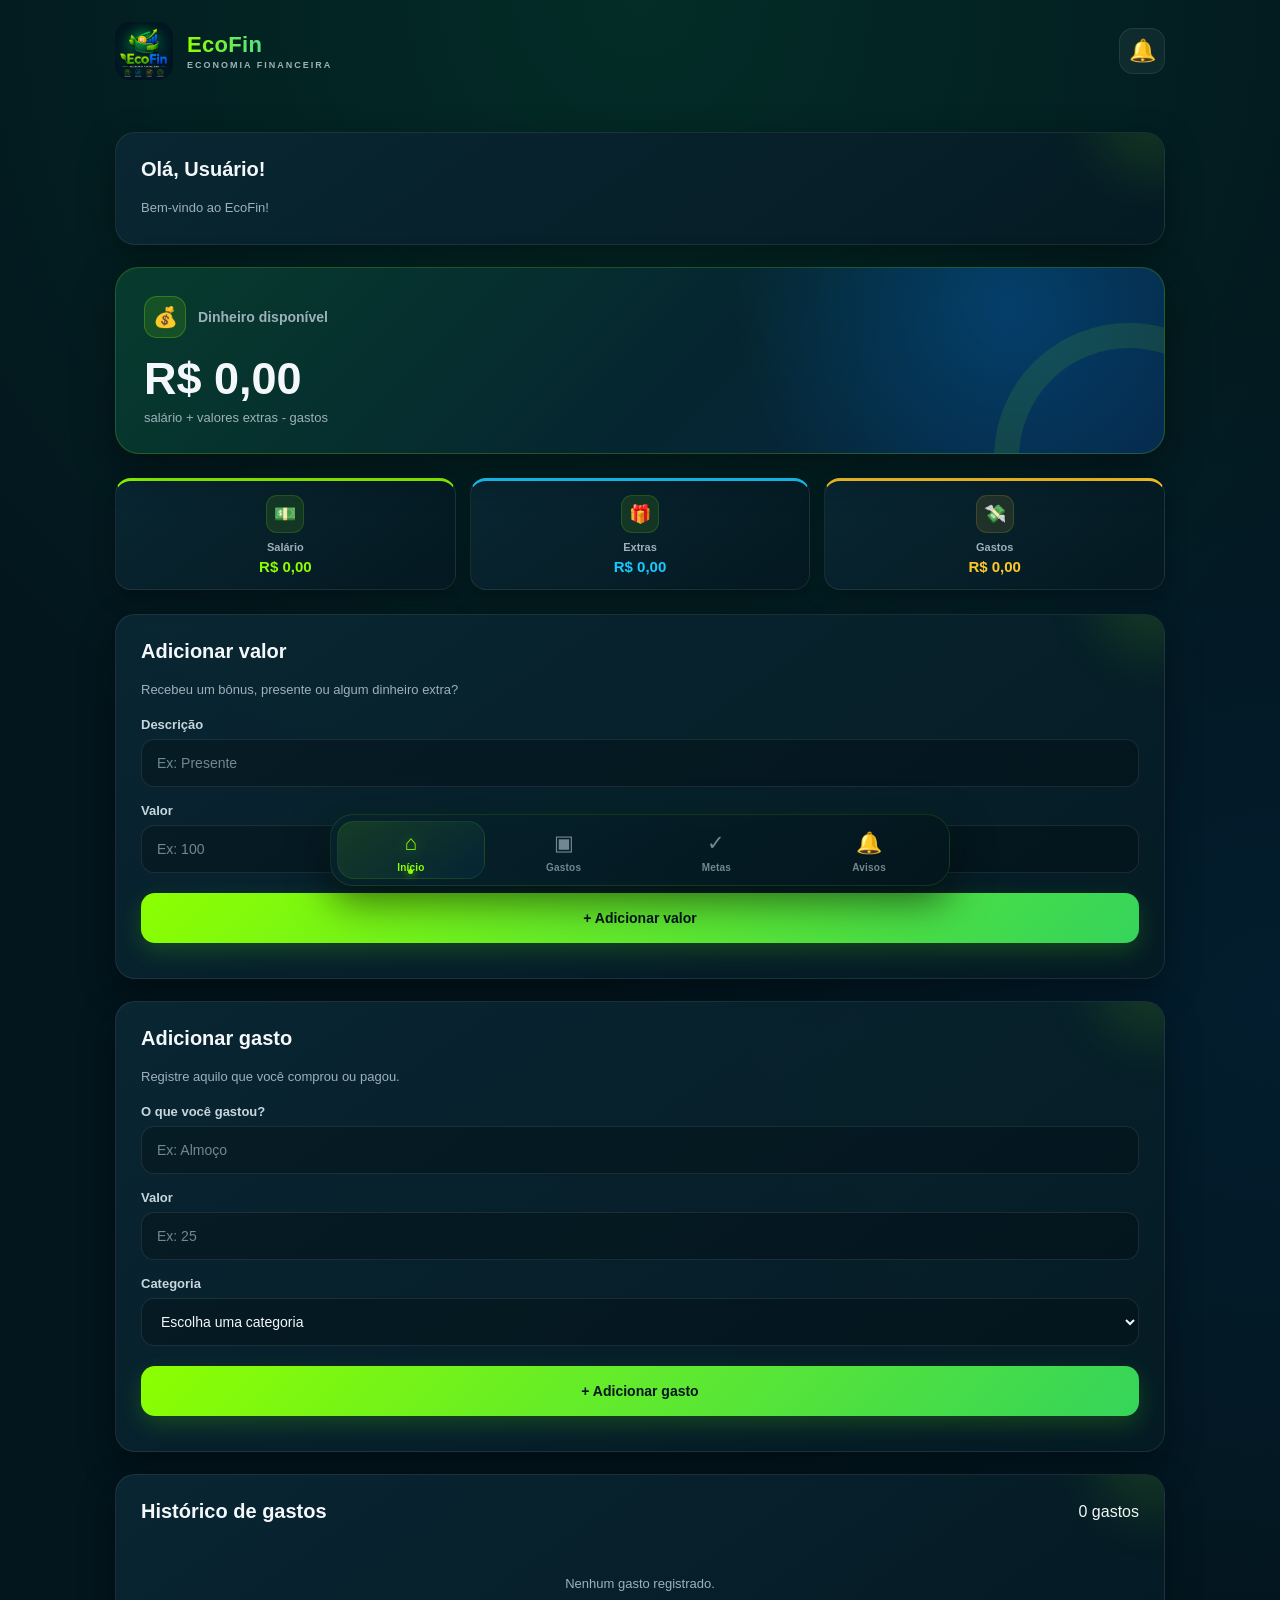
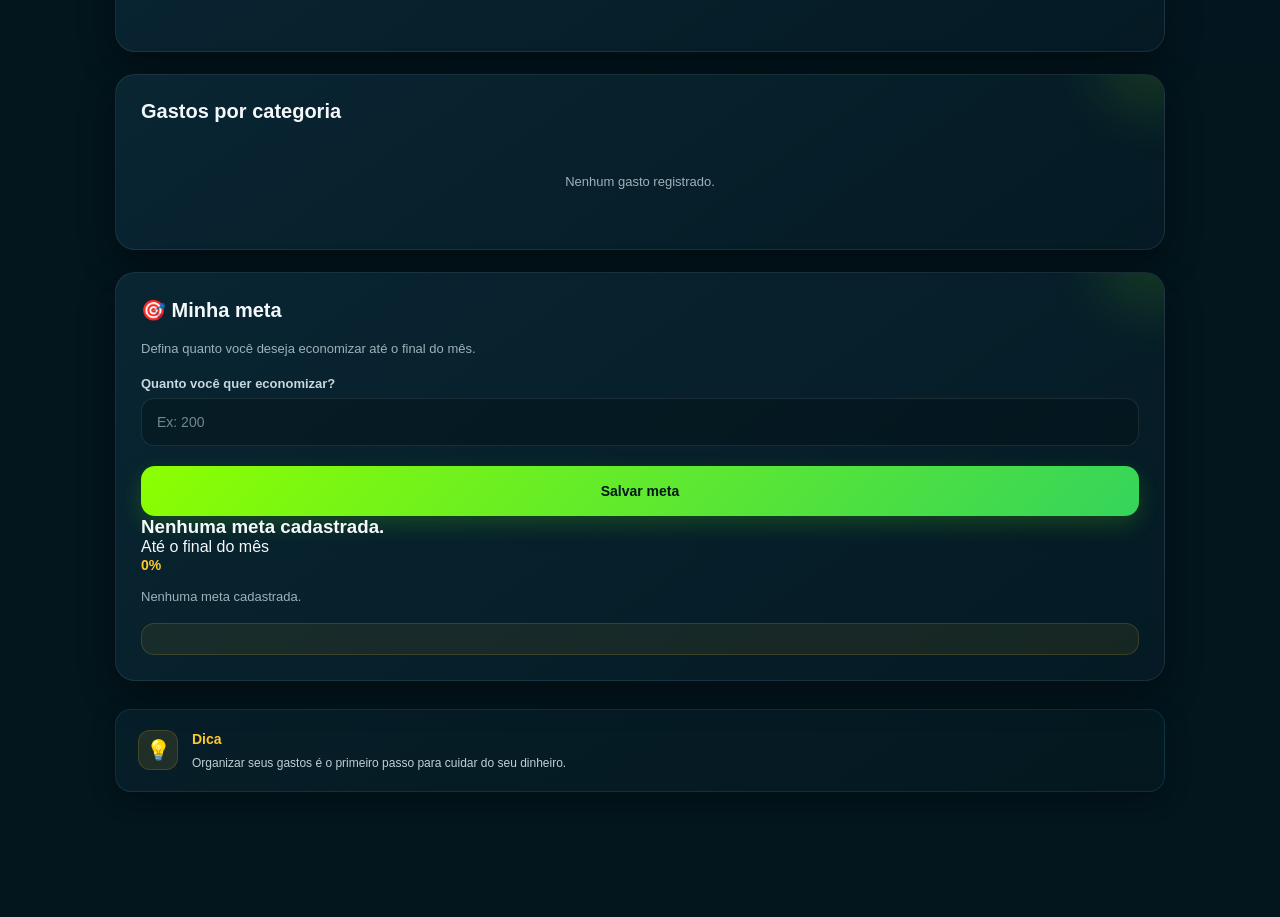
==== index.html @ 9a1d7da3 "Atualiza arquivos do EcoFin" ====
<!DOCTYPE html>
<html lang="pt-BR">

<head>

    <meta charset="UTF-8">

    <meta
        name="viewport"
        content="width=device-width, initial-scale=1.0"
    >

    <title>EcoFin - Início</title>

    <link
        rel="stylesheet"
        href="style.css"
    >

</head>

<body>

    <div class="app">


        <!-- ========================= -->
        <!-- CABEÇALHO -->
        <!-- ========================= -->

        <header class="header">

            <div class="logo-area">

                <img
                    src="logo.png"
                    alt="Logo EcoFin"
                    class="logo"
                >

                <div>

                    <h1>EcoFin</h1>

                    <p>
                        ECONOMIA FINANCEIRA
                    </p>

                </div>

            </div>


            <button
                class="notification-button"
                onclick="window.location.href='notificacoes.html'"
            >
                🔔
            </button>

        </header>



        <main class="container">


            <!-- ========================= -->
            <!-- SAUDAÇÃO -->
            <!-- ========================= -->

            <section class="box">

                <h2>
                    Olá,
                    <span id="nomeUsuario">
                        Usuário
                    </span>!
                </h2>

                <p class="dica">
                    Bem-vindo ao EcoFin!
                </p>

            </section>



            <!-- ========================= -->
            <!-- DINHEIRO DISPONÍVEL -->
            <!-- ========================= -->

            <section class="saldo-card">

                <div class="saldo-titulo">

                    <div class="icone-dinheiro">
                        💰
                    </div>

                    <span>
                        Dinheiro disponível
                    </span>

                </div>


                <h2 id="saldoDisponivel">
                    R$ 0,00
                </h2>


                <p>
                    salário + valores extras - gastos
                </p>

            </section>



            <!-- ========================= -->
            <!-- RESUMO -->
            <!-- ========================= -->

            <section class="resumo">


                <div class="resumo-card">

                    <div class="icone-resumo verde">
                        💵
                    </div>

                    <span>
                        Salário
                    </span>

                    <strong id="salarioUsuario">
                        R$ 0,00
                    </strong>

                </div>



                <div class="resumo-card">

                    <div class="icone-resumo verde">
                        🎁
                    </div>

                    <span>
                        Extras
                    </span>

                    <strong id="extraUsuario">
                        R$ 0,00
                    </strong>

                </div>



                <div class="resumo-card">

                    <div class="icone-resumo laranja">
                        💸
                    </div>

                    <span>
                        Gastos
                    </span>

                    <strong id="totalGastos">
                        R$ 0,00
                    </strong>

                </div>

            </section>



            <!-- ========================= -->
            <!-- ADICIONAR VALOR EXTRA -->
            <!-- ========================= -->

            <section class="box">

                <h2>
                    Adicionar valor
                </h2>

                <p class="dica">
                    Recebeu um bônus, presente ou algum dinheiro extra?
                </p>


                <label for="descricaoExtra">
                    Descrição
                </label>

                <input
                    type="text"
                    id="descricaoExtra"
                    placeholder="Ex: Presente"
                >


                <label for="valorExtra">
                    Valor
                </label>

                <input
                    type="number"
                    id="valorExtra"
                    placeholder="Ex: 100"
                    min="0"
                    step="0.01"
                >


                <button
                    id="btnAdicionarExtra"
                    class="botao-verde"
                >
                    + Adicionar valor
                </button>


                <p
                    id="mensagemExtra"
                    class="mensagem-meta"
                ></p>

            </section>



            <!-- ========================= -->
            <!-- ADICIONAR GASTO -->
            <!-- ========================= -->

            <section class="box">

                <h2>
                    Adicionar gasto
                </h2>

                <p class="dica">
                    Registre aquilo que você comprou ou pagou.
                </p>


                <label for="nomeGasto">
                    O que você gastou?
                </label>

                <input
                    type="text"
                    id="nomeGasto"
                    placeholder="Ex: Almoço"
                >


                <label for="valorGasto">
                    Valor
                </label>

                <input
                    type="number"
                    id="valorGasto"
                    placeholder="Ex: 25"
                    min="0"
                    step="0.01"
                >


                <label for="categoriaGasto">
                    Categoria
                </label>

                <select id="categoriaGasto">

                    <option value="">
                        Escolha uma categoria
                    </option>

                    <option value="Alimentação">
                        🍔 Alimentação
                    </option>

                    <option value="Transporte">
                        🚌 Transporte
                    </option>

                    <option value="Brinquedo">
                        🧸 Brinquedo
                    </option>

                    <option value="Educação">
                        📚 Educação
                    </option>

                    <option value="Lazer">
                        🎮 Lazer
                    </option>

                    <option value="Saúde">
                        ❤️ Saúde
                    </option>

                    <option value="Outro">
                        📦 Outro
                    </option>

                </select>


                <button
                    id="btnAdicionarGasto"
                    class="botao-verde"
                >
                    + Adicionar gasto
                </button>


                <p
                    id="mensagemGasto"
                    class="mensagem-meta"
                ></p>

            </section>



            <!-- ========================= -->
            <!-- HISTÓRICO DE GASTOS -->
            <!-- ========================= -->

            <section class="box">

                <div class="titulo-lista">

                    <h2>
                        Histórico de gastos
                    </h2>

                    <span id="contadorGastos">
                        0 gastos
                    </span>

                </div>


                <div id="listaGastos">

                    <div class="vazio">
                        Nenhum gasto registrado.
                    </div>

                </div>

            </section>



            <!-- ========================= -->
            <!-- GASTOS POR CATEGORIA -->
            <!-- ========================= -->

            <section class="box">

                <h2>
                    Gastos por categoria
                </h2>

                <div id="historicoCategorias">

                    <div class="vazio">
                        Nenhum gasto registrado.
                    </div>

                </div>

            </section>



            <!-- ========================= -->
            <!-- META DE ECONOMIA -->
            <!-- ========================= -->

            <section
                class="box"
                id="meta"
            >

                <h2>
                    🎯 Minha meta
                </h2>

                <p class="dica">
                    Defina quanto você deseja economizar até o final do mês.
                </p>


                <label for="valorMeta">
                    Quanto você quer economizar?
                </label>

                <input
                    type="number"
                    id="valorMeta"
                    placeholder="Ex: 200"
                    min="0"
                    step="0.01"
                >


                <button
                    id="btnSalvarMeta"
                    class="botao-verde"
                >
                    Salvar meta
                </button>


                <!-- TEXTO DA META -->

                <div class="meta-info">

                    <h3 id="textoMeta">
                        Nenhuma meta cadastrada.
                    </h3>

                    <p id="dataMeta">
                        Até o final do mês
                    </p>

                </div>


                <!-- CÍRCULO -->

                <div class="meta-circulo">

                    <span id="porcentagemMeta">
                        0%
                    </span>

                </div>


                <!-- BARRA -->

                <div class="barra">

                    <div
                        class="barra-preenchida"
                        id="barraMeta"
                    ></div>

                </div>


                <!-- PROGRESSO -->

                <p
                    class="mensagem-meta"
                    id="mensagemMeta"
                >
                    Nenhuma meta cadastrada.
                </p>


                <!-- ALERTA -->

                <div
                    id="alertaMeta"
                    class="alerta-meta"
                ></div>

            </section>



            <!-- ========================= -->
            <!-- DICAS ROTATIVAS -->
            <!-- ========================= -->

            <section class="dica-rodape">

                <div>
                    💡
                </div>

                <p id="dicaRotativa">
                    Organizar seus gastos é o primeiro passo para cuidar do seu dinheiro.
                </p>

            </section>


        </main>



        <!-- ========================= -->
        <!-- MENU -->
        <!-- ========================= -->

        <nav class="menu">

            <button
                class="menu-item ativo"
                onclick="window.location.href='index.html'"
            >

                <span>
                    ⌂
                </span>

                <small>
                    Início
                </small>

            </button>


            <button
                class="menu-item"
                onclick="window.location.href='index.html#listaGastos'"
            >

                <span>
                    ▣
                </span>

                <small>
                    Gastos
                </small>

            </button>


            <button
                class="menu-item"
                onclick="window.location.href='index.html#meta'"
            >

                <span>
                    ✓
                </span>

                <small>
                    Metas
                </small>

            </button>


            <button
                class="menu-item"
                onclick="window.location.href='notificacoes.html'"
            >

                <span>
                    🔔
                </span>

                <small>
                    Avisos
                </small>

            </button>

        </nav>

    </div>


    <script src="script.js"></script>

</body>

</html>
---- style.css ----
/* =========================================================
   ECOFIN — ESTILO GERAL
   Identidade: Azul escuro + Verde + Azul + Dourado + Ciano
   ========================================================= */


/* =========================================================
   RESET
   ========================================================= */

* {
    margin: 0;
    padding: 0;
    box-sizing: border-box;
}

html {
    scroll-behavior: smooth;
}

body {
    min-height: 100vh;

    font-family: "Segoe UI", Arial, sans-serif;

    color: #f4f8fb;

    background:
        radial-gradient(
            circle at 50% 0%,
            rgba(0, 255, 128, 0.10),
            transparent 35%
        ),
        radial-gradient(
            circle at 100% 40%,
            rgba(0, 130, 255, 0.08),
            transparent 35%
        ),
        #03151d;

    padding-bottom: 100px;
}


/* =========================================================
   VARIÁVEIS
   ========================================================= */

:root {
    --fundo: #03151d;
    --fundo-card: #071f29;
    --fundo-card-2: #092733;

    --verde: #8cff00;
    --verde-claro: #b5ff32;
    --verde-escuro: #1fbd52;

    --azul: #008cff;
    --azul-claro: #19c9ff;
    --ciano: #00d9d9;

    --dourado: #ffc928;
    --amarelo: #ffe600;

    --vermelho: #ff5364;

    --branco: #f4f8fb;
    --cinza: #9eb1ba;

    --borda: rgba(255, 255, 255, 0.08);

    --sombra:
        0 12px 35px rgba(0, 0, 0, 0.35);

    --raio: 20px;
}


/* =========================================================
   APP
   ========================================================= */

.app {
    width: 100%;
    min-height: 100vh;
}


/* =========================================================
   CONTAINER
   ========================================================= */

.container {
    width: min(calc(100% - 32px), 1050px);

    margin: 0 auto;

    padding-top: 30px;
}


/* =========================================================
   CABEÇALHO
   ========================================================= */

.header {
    width: min(calc(100% - 32px), 1050px);

    margin: 0 auto;

    padding: 22px 0;

    display: flex;
    align-items: center;
    justify-content: space-between;
}

.logo-area {
    display: flex;
    align-items: center;

    gap: 14px;
}

.logo {
    width: 58px;
    height: 58px;

    object-fit: contain;

    border-radius: 15px;
}

.logo-area h1 {
    font-size: 22px;
    font-weight: 800;

    letter-spacing: 0.3px;

    background:
        linear-gradient(
            90deg,
            var(--verde),
            var(--azul-claro)
        );

    -webkit-background-clip: text;
    background-clip: text;

    color: transparent;
}

.logo-area p {
    margin-top: 2px;

    font-size: 9px;
    font-weight: 700;

    letter-spacing: 2px;

    color: var(--cinza);
}


/* =========================================================
   BOTÃO DE NOTIFICAÇÃO
   ========================================================= */

.notification-button {
    width: 46px;
    height: 46px;

    border: 1px solid var(--borda);

    border-radius: 14px;

    background: rgba(255, 255, 255, 0.05);

    color: var(--branco);

    font-size: 22px;

    cursor: pointer;

    transition: 0.25s;
}

.notification-button:hover {
    transform: translateY(-2px);

    border-color: rgba(140, 255, 0, 0.5);

    background: rgba(140, 255, 0, 0.08);
}


/* =========================================================
   CARDS GERAIS
   ========================================================= */

.box {
    position: relative;

    margin-bottom: 22px;

    padding: 25px;

    border: 1px solid var(--borda);

    border-radius: var(--raio);

    background:
        linear-gradient(
            145deg,
            rgba(9, 39, 51, 0.96),
            rgba(5, 27, 36, 0.96)
        );

    box-shadow: var(--sombra);

    overflow: hidden;
}

.box::before {
    content: "";

    position: absolute;

    width: 120px;
    height: 120px;

    top: -80px;
    right: -50px;

    border-radius: 50%;

    background: rgba(140, 255, 0, 0.10);

    filter: blur(25px);
}

.box h2 {
    margin-bottom: 16px;

    font-size: 20px;
}


/* =========================================================
   SAUDAÇÃO
   ========================================================= */

.box .dica {
    color: var(--cinza);

    font-size: 13px;

    line-height: 1.7;
}


/* =========================================================
   CARD DE SALDO
   ========================================================= */

.saldo-card {
    position: relative;

    margin-bottom: 24px;

    padding: 28px;

    border-radius: 24px;

    overflow: hidden;

    background:
        radial-gradient(
            circle at 85% 20%,
            rgba(0, 140, 255, 0.25),
            transparent 30%
        ),
        linear-gradient(
            135deg,
            #073b2d,
            #052630 55%,
            #062544
        );

    border: 1px solid rgba(140, 255, 0, 0.20);

    box-shadow:
        0 15px 40px rgba(0, 0, 0, 0.40);
}

.saldo-card::after {
    content: "";

    position: absolute;

    width: 220px;
    height: 220px;

    right: -100px;
    bottom: -140px;

    border-radius: 50%;

    border: 25px solid rgba(140, 255, 0, 0.10);
}

.saldo-titulo {
    display: flex;
    align-items: center;

    gap: 12px;

    color: var(--cinza);

    font-size: 14px;
    font-weight: 600;
}

.icone-dinheiro {
    width: 42px;
    height: 42px;

    display: flex;
    align-items: center;
    justify-content: center;

    border-radius: 13px;

    background: rgba(140, 255, 0, 0.12);

    border: 1px solid rgba(140, 255, 0, 0.25);

    font-size: 20px;
}

.saldo-card h2 {
    margin-top: 15px;
    margin-bottom: 5px;

    font-size: clamp(30px, 5vw, 45px);

    font-weight: 800;

    color: var(--branco);
}

.saldo-card > p {
    color: var(--cinza);

    font-size: 13px;
}


/* =========================================================
   RESUMO FINANCEIRO
   3 CARDS LADO A LADO
   ========================================================= */

.resumo {
    width: 100%;

    display: grid;

    grid-template-columns:
        repeat(3, minmax(0, 1fr));

    gap: 14px;

    margin: 18px 0 24px;
}


/* =========================================================
   CARD INDIVIDUAL DO RESUMO
   ========================================================= */

.resumo-card {
    min-width: 0;

    min-height: 105px;

    padding: 14px 10px;

    display: flex;

    flex-direction: column;

    align-items: center;

    justify-content: center;

    text-align: center;

    border-radius: 16px;

    border: 1px solid rgba(255, 255, 255, 0.08);

    background:
        linear-gradient(
            145deg,
            rgba(9, 39, 51, 0.98),
            rgba(4, 25, 33, 0.98)
        );

    box-shadow:
        0 8px 22px rgba(0, 0, 0, 0.28);

    transition:
        transform 0.2s ease,
        border-color 0.2s ease,
        box-shadow 0.2s ease;
}


/* =========================================================
   ÍCONES DO RESUMO
   ========================================================= */

.icone-resumo {
    width: 38px;
    height: 38px;

    display: flex;

    align-items: center;
    justify-content: center;

    margin-bottom: 8px;

    border-radius: 11px;

    background: rgba(255, 255, 255, 0.06);

    font-size: 18px;
}

.icone-resumo.verde {
    background: rgba(140, 255, 0, 0.10);

    border: 1px solid rgba(140, 255, 0, 0.15);
}

.icone-resumo.laranja {
    background: rgba(255, 201, 40, 0.10);

    border: 1px solid rgba(255, 201, 40, 0.15);
}


/* =========================================================
   TEXTO DOS CARDS
   ========================================================= */

.resumo-card > span {
    display: block;

    margin-bottom: 5px;

    color: #9eb1ba;

    font-size: 11px;

    font-weight: 700;
}

.resumo-card > strong {
    display: block;

    color: #f4f8fb;

    font-size: 15px;

    font-weight: 800;

    white-space: nowrap;
}


/* =========================================================
   CORES DOS CARDS
   ========================================================= */

/* Salário */

.resumo-card:nth-child(1) {
    border-top: 3px solid #8cff00;
}

.resumo-card:nth-child(1) strong {
    color: #8cff00;
}


/* Extras */

.resumo-card:nth-child(2) {
    border-top: 3px solid #19c9ff;
}

.resumo-card:nth-child(2) strong {
    color: #19c9ff;
}


/* Gastos */

.resumo-card:nth-child(3) {
    border-top: 3px solid #ffc928;
}

.resumo-card:nth-child(3) strong {
    color: #ffc928;
}


/* =========================================================
   HOVER DOS CARDS
   ========================================================= */

.resumo-card:hover {
    transform: translateY(-3px);

    border-color: rgba(140, 255, 0, 0.25);

    box-shadow:
        0 12px 28px rgba(0, 0, 0, 0.35);
}


/* =========================================================
   TÍTULOS DE LISTAS
   ========================================================= */

.titulo-lista {
    display: flex;

    align-items: center;

    justify-content: space-between;

    gap: 15px;

    margin-bottom: 18px;
}

.titulo-lista h2 {
    margin: 0;
}


/* =========================================================
   FORMULÁRIOS
   ========================================================= */

label {
    display: block;

    margin-top: 16px;
    margin-bottom: 7px;

    color: #c7d7dd;

    font-size: 13px;

    font-weight: 600;
}

input,
select {
    width: 100%;

    min-height: 48px;

    padding: 0 15px;

    border: 1px solid rgba(255, 255, 255, 0.09);

    border-radius: 13px;

    outline: none;

    background: rgba(0, 0, 0, 0.22);

    color: var(--branco);

    font-size: 14px;

    transition: 0.25s;
}

input::placeholder {
    color: #718891;
}

input:focus,
select:focus {
    border-color: rgba(140, 255, 0, 0.65);

    box-shadow:
        0 0 0 3px rgba(140, 255, 0, 0.08);
}

select option {
    background: #071f29;

    color: white;
}


/* =========================================================
   BOTÕES
   ========================================================= */

button {
    font-family: inherit;
}

.botao-verde {
    width: 100%;

    min-height: 50px;

    margin-top: 20px;

    padding: 0 20px;

    border: none;

    border-radius: 14px;

    background:
        linear-gradient(
            135deg,
            #8cff00,
            #35d45b
        );

    color: #03151d;

    font-size: 14px;

    font-weight: 800;

    cursor: pointer;

    box-shadow:
        0 8px 22px rgba(88, 255, 0, 0.18);

    transition: 0.25s;
}

.botao-verde:hover {
    transform: translateY(-2px);

    box-shadow:
        0 12px 28px rgba(88, 255, 0, 0.28);
}

.botao-verde:active {
    transform: translateY(0);
}


/* =========================================================
   BOTÃO REMOVER
   ========================================================= */

.remover {
    border: 1px solid rgba(255, 83, 100, 0.25);

    border-radius: 10px;

    padding: 8px 13px;

    background: rgba(255, 83, 100, 0.08);

    color: #ff7885;

    font-size: 12px;

    font-weight: 700;

    cursor: pointer;

    transition: 0.25s;
}

.remover:hover {
    background: rgba(255, 83, 100, 0.16);
}


/* =========================================================
   META
   ========================================================= */

.meta-card {
    position: relative;

    padding: 23px;

    margin-bottom: 22px;

    border-radius: 21px;

    background:
        radial-gradient(
            circle at 100% 0%,
            rgba(255, 201, 40, 0.12),
            transparent 35%
        ),
        linear-gradient(
            135deg,
            #18210f,
            #092630
        );

    border: 1px solid rgba(255, 201, 40, 0.20);
}

.meta-card h2 {
    color: var(--dourado);
}

.texto-meta {
    color: var(--branco);

    font-size: 16px;

    font-weight: 700;
}

.data-meta {
    margin-top: 6px;

    color: var(--cinza);

    font-size: 12px;
}

.meta-progresso {
    display: flex;

    align-items: center;

    gap: 12px;

    margin-top: 18px;
}

.barra-meta {
    position: relative;

    flex: 1;

    height: 12px;

    overflow: hidden;

    border-radius: 20px;

    background: rgba(255, 255, 255, 0.08);
}

#barraMeta {
    height: 100%;

    border-radius: inherit;

    background:
        linear-gradient(
            90deg,
            #ffc928,
            #fff000
        );

    box-shadow:
        0 0 12px rgba(255, 210, 0, 0.35);

    transition: width 0.5s ease;
}

#porcentagemMeta {
    min-width: 45px;

    color: var(--dourado);

    font-size: 14px;

    font-weight: 800;

    text-align: right;
}

#mensagemMeta {
    margin-top: 13px;

    color: var(--cinza);

    font-size: 13px;

    line-height: 1.6;
}

#alertaMeta {
    margin-top: 15px;

    padding: 15px;

    border-radius: 13px;

    background: rgba(255, 201, 40, 0.07);

    border: 1px solid rgba(255, 201, 40, 0.15);

    color: #dce7eb;

    font-size: 13px;

    line-height: 1.5;
}


/* =========================================================
   LISTA DE GASTOS
   ========================================================= */

.lista-gastos {
    display: flex;

    flex-direction: column;

    gap: 10px;
}

.item-gasto {
    display: flex;

    align-items: center;

    justify-content: space-between;

    gap: 15px;

    padding: 16px;

    border: 1px solid rgba(255, 255, 255, 0.06);

    border-radius: 15px;

    background: rgba(255, 255, 255, 0.025);

    transition: 0.2s;
}

.item-gasto:hover {
    transform: translateX(3px);

    background: rgba(255, 255, 255, 0.045);
}

.gasto-info {
    display: flex;

    flex-direction: column;

    gap: 5px;

    min-width: 0;
}

.gasto-info strong {
    overflow: hidden;

    text-overflow: ellipsis;

    white-space: nowrap;

    color: var(--branco);
}

.gasto-info small {
    color: var(--cinza);

    font-size: 11px;
}

.valor-gasto {
    color: #ff6877;

    white-space: nowrap;

    font-size: 14px;
}

.vazio {
    padding: 35px 15px;

    color: var(--cinza);

    text-align: center;

    font-size: 13px;
}


/* =========================================================
   CATEGORIAS
   ========================================================= */

.categoria-item {
    display: flex;

    align-items: center;

    justify-content: space-between;

    padding: 15px 16px;

    margin-bottom: 9px;

    border-radius: 14px;

    border: 1px solid rgba(255, 255, 255, 0.06);

    background: rgba(255, 255, 255, 0.025);
}

.categoria-item strong:first-child {
    color: var(--branco);
}

.categoria-item > strong:last-child {
    color: var(--ciano);
}


/* =========================================================
   NOTIFICAÇÕES
   ========================================================= */

.lista-notificacoes {
    display: flex;

    flex-direction: column;

    gap: 12px;
}

.notificacao-item {
    display: flex;

    align-items: flex-start;

    gap: 15px;

    padding: 18px;

    border-radius: 17px;

    border: 1px solid rgba(255, 255, 255, 0.07);

    background:
        linear-gradient(
            135deg,
            rgba(255, 255, 255, 0.045),
            rgba(255, 255, 255, 0.018)
        );

    transition: 0.25s;
}

.notificacao-item:hover {
    transform: translateY(-2px);

    border-color: rgba(140, 255, 0, 0.20);
}

.notificacao-icone {
    flex-shrink: 0;

    width: 46px;
    height: 46px;

    display: flex;

    align-items: center;
    justify-content: center;

    border-radius: 14px;

    background: rgba(140, 255, 0, 0.10);

    font-size: 21px;
}

.notificacao-conteudo {
    flex: 1;

    min-width: 0;
}

.notificacao-conteudo strong {
    display: block;

    margin-bottom: 6px;

    color: var(--branco);

    font-size: 14px;
}

.notificacao-conteudo p {
    color: #b6c7ce;

    font-size: 13px;

    line-height: 1.55;
}

.notificacao-conteudo small {
    display: block;

    margin-top: 9px;

    color: #708790;

    font-size: 10px;
}

.notificacao-vazia {
    padding: 50px 20px;

    text-align: center;

    color: var(--cinza);
}

.notificacao-vazia span {
    display: block;

    margin-bottom: 12px;

    font-size: 40px;

    opacity: 0.7;
}

.notificacao-vazia p {
    margin-bottom: 7px;

    color: var(--branco);

    font-weight: 700;
}

.notificacao-vazia small {
    color: var(--cinza);
}


/* =========================================================
   MENSAGENS
   ========================================================= */

.mensagem-meta {
    margin-top: 12px;

    color: var(--verde);

    font-size: 12px;

    line-height: 1.5;
}

#mensagemExtra,
#mensagemGasto {
    display: block;

    margin-top: 10px;

    color: var(--verde);

    font-size: 12px;
}


/* =========================================================
   DICAS NORMAIS
   ========================================================= */

.dica {
    color: var(--cinza);

    font-size: 13px;

    line-height: 1.7;
}

#dicaRotativa {
    min-height: 20px;

    color: #bfd0d6;

    font-size: 12px;

    line-height: 1.6;

    transition: opacity 0.3s ease;
}


/* =========================================================
   DICA DO RODAPÉ
   ========================================================= */

.dica-rodape {
    width: 100%;

    margin-top: 28px;

    margin-bottom: 25px;

    padding: 18px 22px;

    display: flex;

    align-items: center;

    gap: 14px;

    border-radius: 16px;

    border: 1px solid rgba(25, 201, 255, 0.14);

    background:
        linear-gradient(
            145deg,
            rgba(7, 31, 41, 0.98),
            rgba(4, 24, 32, 0.98)
        );

    box-shadow:
        0 8px 25px rgba(0, 0, 0, 0.25);
}

.dica-rodape > div {
    width: 40px;
    height: 40px;

    flex-shrink: 0;

    display: flex;

    align-items: center;
    justify-content: center;

    border-radius: 12px;

    background: rgba(255, 201, 40, 0.10);

    border: 1px solid rgba(255, 201, 40, 0.16);

    font-size: 20px;
}

.dica-rodape p {
    margin: 0;

    color: #b8cbd2;

    font-size: 13px;

    line-height: 1.6;
}

.dica-rodape p::before {
    content: "Dica";

    display: block;

    margin-bottom: 3px;

    color: #ffc928;

    font-size: 14px;

    font-weight: 800;
}


/* =========================================================
   MENU INFERIOR
   ========================================================= */

.menu {
    position: fixed;

    z-index: 1000;

    left: 50%;
    bottom: 14px;

    transform: translateX(-50%);

    width: min(calc(100% - 28px), 620px);

    height: 72px;

    display: grid;

    grid-template-columns:
        repeat(4, 1fr);

    gap: 5px;

    padding: 6px;

    border-radius: 23px;

    border: 1px solid rgba(140, 255, 0, 0.12);

    background:
        linear-gradient(
            145deg,
            rgba(6, 35, 45, 0.97),
            rgba(3, 22, 29, 0.97)
        );

    backdrop-filter: blur(18px);

    -webkit-backdrop-filter: blur(18px);

    box-shadow:
        0 15px 40px rgba(0, 0, 0, 0.55),
        0 0 25px rgba(0, 255, 120, 0.05);
}

.menu-item {
    position: relative;

    min-height: 58px;

    border: none;

    border-radius: 17px;

    background: transparent;

    color: #718890;

    cursor: pointer;

    display: flex;

    flex-direction: column;

    align-items: center;

    justify-content: center;

    gap: 4px;

    transition:
        transform 0.2s,
        background 0.2s,
        color 0.2s;
}

.menu-item span {
    display: flex;

    align-items: center;
    justify-content: center;

    width: 30px;
    height: 30px;

    font-size: 21px;

    transition: 0.2s;
}

.menu-item small {
    font-size: 10px;

    font-weight: 700;

    letter-spacing: 0.2px;
}

.menu-item:hover {
    color: #dce9ed;

    background: rgba(255, 255, 255, 0.04);

    transform: translateY(-2px);
}

.menu-item.ativo {
    color: var(--verde);

    background:
        linear-gradient(
            145deg,
            rgba(140, 255, 0, 0.12),
            rgba(0, 140, 255, 0.06)
        );

    border: 1px solid rgba(140, 255, 0, 0.10);
}

.menu-item.ativo span {
    filter:
        drop-shadow(
            0 0 7px rgba(140, 255, 0, 0.55)
        );
}

.menu-item.ativo::after {
    content: "";

    position: absolute;

    bottom: 4px;

    width: 5px;
    height: 5px;

    border-radius: 50%;

    background: var(--verde);

    box-shadow:
        0 0 8px var(--verde);
}


/* =========================================================
   CADASTRO
   ========================================================= */

.cadastro-container {
    min-height: 100vh;

    display: flex;

    align-items: center;
    justify-content: center;

    padding: 25px;
}

.cadastro-card {
    width: min(100%, 480px);

    padding: 38px;

    border-radius: 28px;

    border: 1px solid rgba(140, 255, 0, 0.15);

    background:
        radial-gradient(
            circle at 100% 0%,
            rgba(0, 140, 255, 0.15),
            transparent 35%
        ),
        linear-gradient(
            145deg,
            #082a34,
            #041a22
        );

    box-shadow:
        0 25px 60px rgba(0, 0, 0, 0.45);
}

.logo-cadastro {
    display: block;

    width: 130px;
    height: 130px;

    object-fit: contain;

    margin: 0 auto 20px;
}

.cadastro-card h1 {
    text-align: center;

    font-size: 28px;

    font-weight: 800;

    background:
        linear-gradient(
            90deg,
            var(--verde),
            var(--azul-claro)
        );

    -webkit-background-clip: text;

    background-clip: text;

    color: transparent;
}

.cadastro-subtitulo {
    margin-top: 9px;

    margin-bottom: 25px;

    color: var(--cinza);

    font-size: 13px;

    line-height: 1.6;

    text-align: center;
}

.cadastro-info {
    margin-top: 18px;

    color: #637a84;

    font-size: 11px;

    text-align: center;
}


/* =========================================================
   CADASTRO ANTIGO
   ========================================================= */

.cadastro-box {
    max-width: 550px;

    margin: 30px auto;
}

.cadastro-box .logo-area {
    margin-bottom: 30px;
}

.cadastro-box h2 {
    margin-bottom: 8px;

    color: var(--branco);
}

.cadastro-box .dica {
    margin-bottom: 20px;
}


/* =========================================================
   SCROLLBAR
   ========================================================= */

::-webkit-scrollbar {
    width: 8px;
}

::-webkit-scrollbar-track {
    background: #03151d;
}

::-webkit-scrollbar-thumb {
    border-radius: 20px;

    background: #17404c;
}

::-webkit-scrollbar-thumb:hover {
    background: #236172;
}


/* =========================================================
   SELEÇÃO
   ========================================================= */

::selection {
    background: rgba(140, 255, 0, 0.25);

    color: white;
}


/* =========================================================
   ANIMAÇÕES
   ========================================================= */

@keyframes aparecer {
    from {
        opacity: 0;

        transform: translateY(8px);
    }

    to {
        opacity: 1;

        transform: translateY(0);
    }
}

.box,
.saldo-card,
.notificacao-item,
.cadastro-card {
    animation: aparecer 0.45s ease both;
}


/* =========================================================
   ACESSIBILIDADE
   ========================================================= */

button:focus-visible,
input:focus-visible,
select:focus-visible {
    outline: 2px solid var(--verde);

    outline-offset: 2px;
}


/* =========================================================
   TABLET
   ========================================================= */

@media (max-width: 700px) {

    .container {
        width: calc(100% - 22px);

        padding-top: 20px;
    }

    .header {
        width: calc(100% - 22px);

        padding: 17px 0;
    }

    .box {
        padding: 20px;
    }

    .saldo-card {
        padding: 22px;
    }

    .resumo {
        grid-template-columns:
            repeat(3, minmax(0, 1fr));

        gap: 8px;
    }

    .resumo-card {
        padding: 14px 8px;
    }

    .resumo-card > strong {
        font-size: 13px;
    }

    .cadastro-card {
        padding: 28px 22px;
    }
}


/* =========================================================
   CELULAR
   ========================================================= */

@media (max-width: 480px) {

    body {
        padding-bottom: 100px;
    }

    .container {
        width: calc(100% - 18px);
    }

    .header {
        width: calc(100% - 18px);
    }

    .logo {
        width: 48px;
        height: 48px;
    }

    .logo-area h1 {
        font-size: 19px;
    }

    .logo-area p {
        font-size: 8px;

        letter-spacing: 1.5px;
    }

    .notification-button {
        width: 42px;
        height: 42px;

        font-size: 19px;
    }

    .saldo-card {
        padding: 20px;

        border-radius: 19px;
    }

    .saldo-card h2 {
        font-size: 31px;
    }

    .box {
        padding: 17px;

        border-radius: 18px;
    }


    /* =====================================================
       RESUMO NO CELULAR
       Continua 3 lado a lado
       ===================================================== */

    .resumo {
        grid-template-columns:
            repeat(3, minmax(0, 1fr));

        gap: 7px;
    }

    .resumo-card {
        min-height: 88px;

        padding: 10px 5px;

        border-radius: 13px;
    }

    .icone-resumo {
        width: 32px;
        height: 32px;

        margin-bottom: 5px;

        border-radius: 9px;

        font-size: 15px;
    }

    .resumo-card > span {
        font-size: 9px;

        margin-bottom: 4px;
    }

    .resumo-card > strong {
        font-size: 11px;
    }


    /* =====================================================
       DICA NO CELULAR
       ===================================================== */

    .dica-rodape {
        padding: 15px;

        gap: 10px;

        border-radius: 14px;
    }

    .dica-rodape > div {
        width: 34px;
        height: 34px;

        font-size: 17px;
    }

    .dica-rodape p {
        font-size: 11px;
    }

    .dica-rodape p::before {
        font-size: 13px;
    }


    /* =====================================================
       GASTOS
       ===================================================== */

    .item-gasto {
        padding: 13px;
    }


    /* =====================================================
       NOTIFICAÇÕES
       ===================================================== */

    .notificacao-item {
        padding: 14px;

        gap: 11px;
    }

    .notificacao-icone {
        width: 40px;
        height: 40px;

        font-size: 18px;
    }

    .notificacao-conteudo p {
        font-size: 12px;
    }


    /* =====================================================
       MENU
       ===================================================== */

    .menu {
        width: calc(100% - 20px);

        height: 70px;

        bottom: 9px;

        border-radius: 21px;
    }

    .menu-item span {
        font-size: 19px;
    }

    .menu-item small {
        font-size: 9px;
    }


    /* =====================================================
       CADASTRO
       ===================================================== */

    .cadastro-container {
        padding: 15px;
    }

    .cadastro-card {
        padding: 25px 18px;

        border-radius: 22px;
    }

    .logo-cadastro {
        width: 105px;
        height: 105px;
    }

    .cadastro-card h1 {
        font-size: 24px;
    }
}
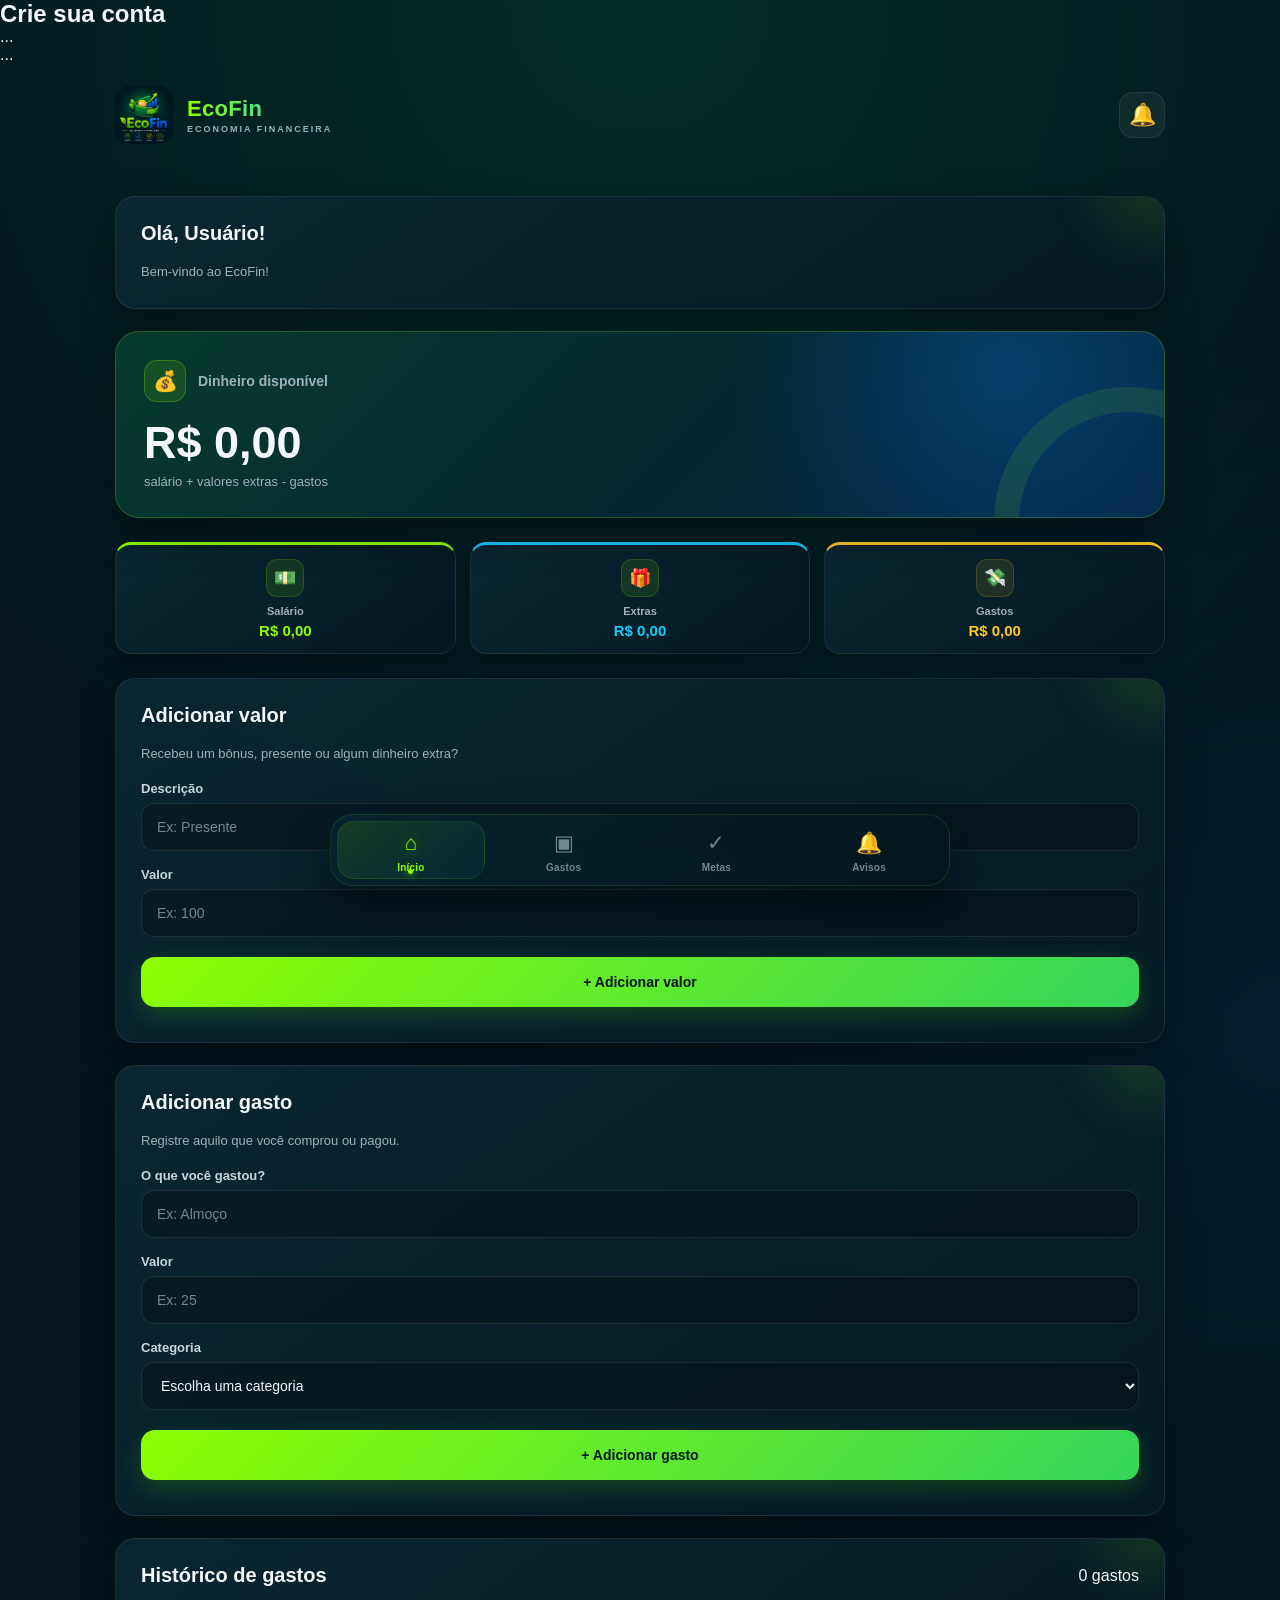
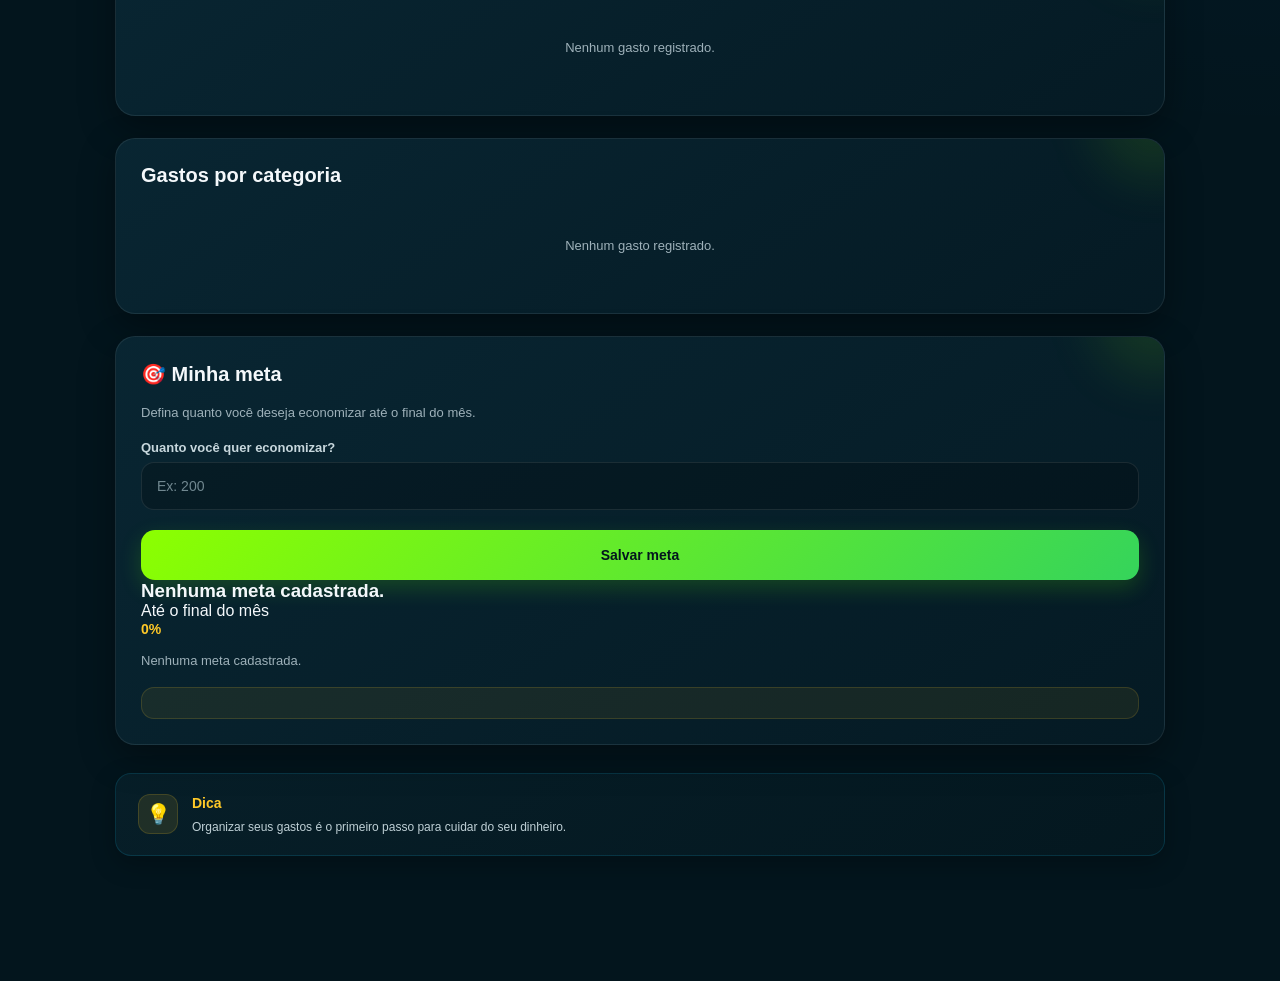
==== commit 5509293f: "Corrige index do EcoFin" ====
--- a/index.html
+++ b/index.html
@@ -20,6 +20,24 @@
 </head>
 
 <body>
+    
+    <!-- CADASTRO — PRIMEIRA SEÇÃO -->
+    <section id="cadastro" class="secao-cadastro">
+        <h1>Crie sua conta</h1>
+
+        <!-- seu formulário de cadastro aqui -->
+    </section>
+
+    <!-- OUTRAS SEÇÕES -->
+    <section id="inicio">
+        ...
+    </section>
+
+    <section id="resumo">
+        ...
+    </section>
+
+
 
     <div class="app">
 
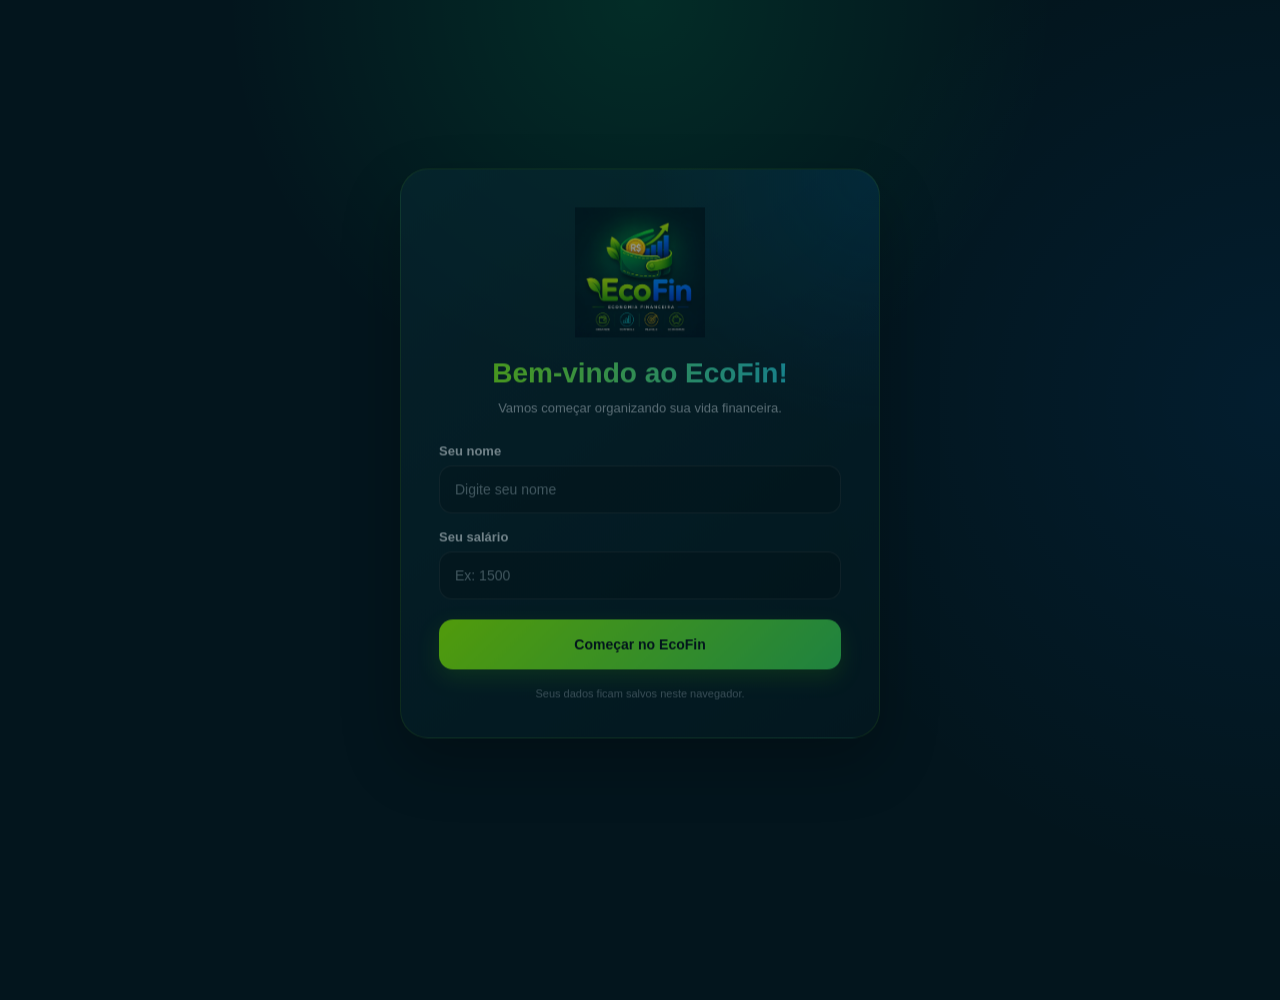
==== commit e87fa3f3: "Corrige index do EcoFin" ====
--- a/index.html
+++ b/index.html
@@ -9,7 +9,7 @@
         name="viewport"
         content="width=device-width, initial-scale=1.0"
     >
-
+     <meta http-equiv="refresh" content="0; url=cadastro.html">
     <title>EcoFin - Início</title>
 
     <link
@@ -20,25 +20,6 @@
 </head>
 
 <body>
-    
-    <!-- CADASTRO — PRIMEIRA SEÇÃO -->
-    <section id="cadastro" class="secao-cadastro">
-        <h1>Crie sua conta</h1>
-
-        <!-- seu formulário de cadastro aqui -->
-    </section>
-
-    <!-- OUTRAS SEÇÕES -->
-    <section id="inicio">
-        ...
-    </section>
-
-    <section id="resumo">
-        ...
-    </section>
-
-
-
     <div class="app">
 
 
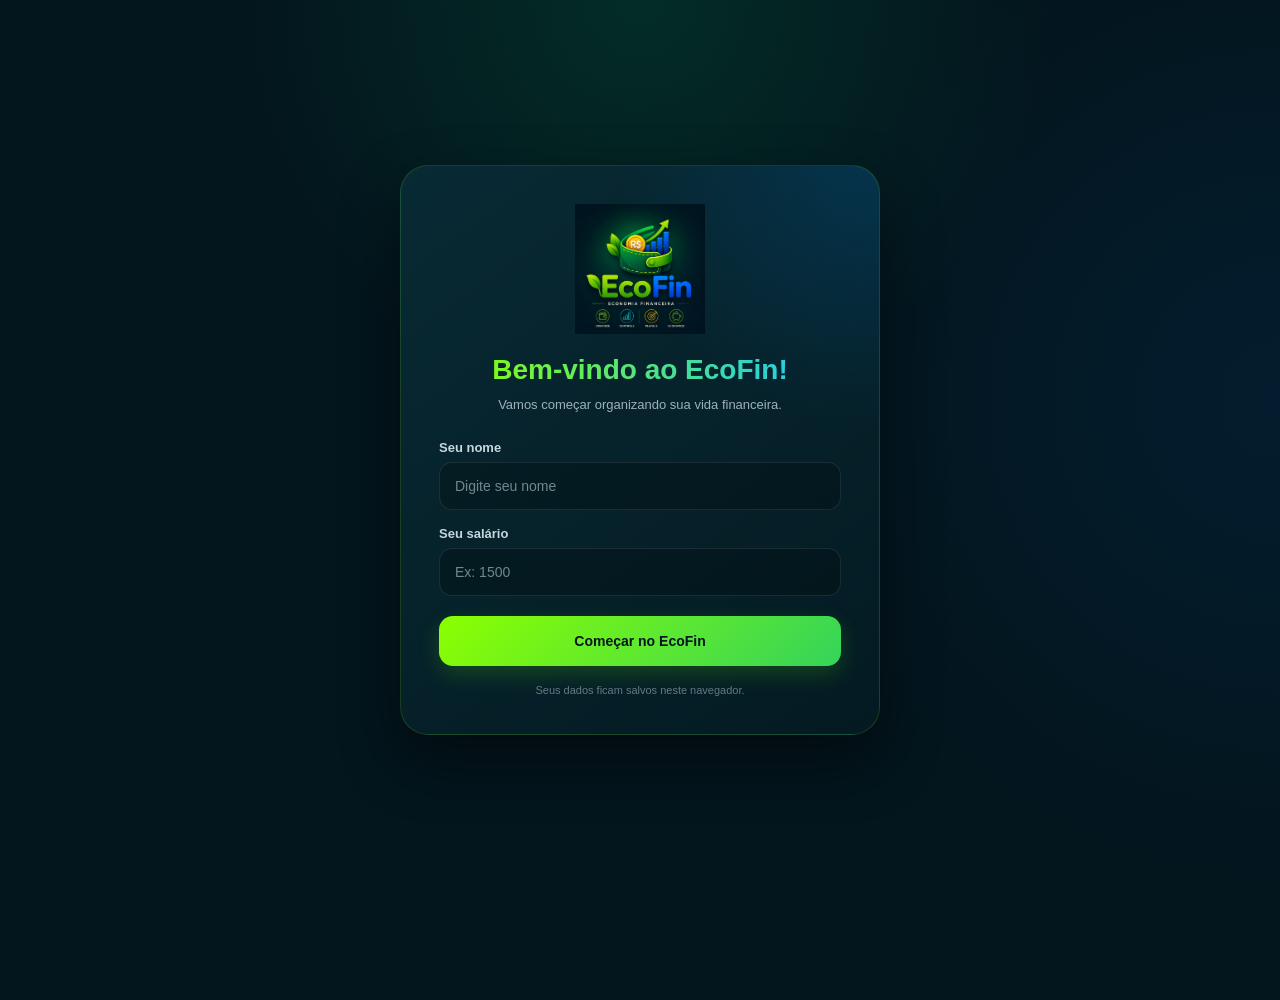
==== commit 45c73bf6: "Organiza cadastro e pagina inicial" ====
--- a/index.html
+++ b/index.html
@@ -2,584 +2,81 @@
 <html lang="pt-BR">
 
 <head>
+    <meta charset="UTF-8">
+    <meta name="viewport" content="width=device-width, initial-scale=1.0">
 
-    <meta charset="UTF-8">
+    <title>EcoFin - Cadastro</title>
 
-    <meta
-        name="viewport"
-        content="width=device-width, initial-scale=1.0"
-    >
-     <meta http-equiv="refresh" content="0; url=cadastro.html">
-    <title>EcoFin - Início</title>
-
-    <link
-        rel="stylesheet"
-        href="style.css"
-    >
-
+    <link rel="stylesheet" href="style.css">
 </head>
 
 <body>
-    <div class="app">
 
+    <main class="cadastro-container">
 
-        <!-- ========================= -->
-        <!-- CABEÇALHO -->
-        <!-- ========================= -->
+        <div class="cadastro-card">
 
-        <header class="header">
+            <img
+                src="logo.png"
+                alt="Logo EcoFin"
+                class="logo-cadastro"
+            >
 
-            <div class="logo-area">
+            <h1>Bem-vindo ao EcoFin!</h1>
 
-                <img
-                    src="logo.png"
-                    alt="Logo EcoFin"
-                    class="logo"
-                >
+            <p class="cadastro-subtitulo">
+                Vamos começar organizando sua vida financeira.
+            </p>
 
-                <div>
+            <form id="formCadastro">
 
-                    <h1>EcoFin</h1>
-
-                    <p>
-                        ECONOMIA FINANCEIRA
-                    </p>
-
-                </div>
-
-            </div>
-
-
-            <button
-                class="notification-button"
-                onclick="window.location.href='notificacoes.html'"
-            >
-                🔔
-            </button>
-
-        </header>
-
-
-
-        <main class="container">
-
-
-            <!-- ========================= -->
-            <!-- SAUDAÇÃO -->
-            <!-- ========================= -->
-
-            <section class="box">
-
-                <h2>
-                    Olá,
-                    <span id="nomeUsuario">
-                        Usuário
-                    </span>!
-                </h2>
-
-                <p class="dica">
-                    Bem-vindo ao EcoFin!
-                </p>
-
-            </section>
-
-
-
-            <!-- ========================= -->
-            <!-- DINHEIRO DISPONÍVEL -->
-            <!-- ========================= -->
-
-            <section class="saldo-card">
-
-                <div class="saldo-titulo">
-
-                    <div class="icone-dinheiro">
-                        💰
-                    </div>
-
-                    <span>
-                        Dinheiro disponível
-                    </span>
-
-                </div>
-
-
-                <h2 id="saldoDisponivel">
-                    R$ 0,00
-                </h2>
-
-
-                <p>
-                    salário + valores extras - gastos
-                </p>
-
-            </section>
-
-
-
-            <!-- ========================= -->
-            <!-- RESUMO -->
-            <!-- ========================= -->
-
-            <section class="resumo">
-
-
-                <div class="resumo-card">
-
-                    <div class="icone-resumo verde">
-                        💵
-                    </div>
-
-                    <span>
-                        Salário
-                    </span>
-
-                    <strong id="salarioUsuario">
-                        R$ 0,00
-                    </strong>
-
-                </div>
-
-
-
-                <div class="resumo-card">
-
-                    <div class="icone-resumo verde">
-                        🎁
-                    </div>
-
-                    <span>
-                        Extras
-                    </span>
-
-                    <strong id="extraUsuario">
-                        R$ 0,00
-                    </strong>
-
-                </div>
-
-
-
-                <div class="resumo-card">
-
-                    <div class="icone-resumo laranja">
-                        💸
-                    </div>
-
-                    <span>
-                        Gastos
-                    </span>
-
-                    <strong id="totalGastos">
-                        R$ 0,00
-                    </strong>
-
-                </div>
-
-            </section>
-
-
-
-            <!-- ========================= -->
-            <!-- ADICIONAR VALOR EXTRA -->
-            <!-- ========================= -->
-
-            <section class="box">
-
-                <h2>
-                    Adicionar valor
-                </h2>
-
-                <p class="dica">
-                    Recebeu um bônus, presente ou algum dinheiro extra?
-                </p>
-
-
-                <label for="descricaoExtra">
-                    Descrição
+                <label for="nome">
+                    Seu nome
                 </label>
 
                 <input
                     type="text"
-                    id="descricaoExtra"
-                    placeholder="Ex: Presente"
+                    id="nome"
+                    placeholder="Digite seu nome"
+                    required
                 >
 
-
-                <label for="valorExtra">
-                    Valor
+                <label for="salarioCadastro">
+                    Seu salário
                 </label>
 
                 <input
                     type="number"
-                    id="valorExtra"
-                    placeholder="Ex: 100"
+                    id="salarioCadastro"
+                    placeholder="Ex: 1500"
                     min="0"
                     step="0.01"
+                    required
                 >
 
-
                 <button
-                    id="btnAdicionarExtra"
+                    type="submit"
                     class="botao-verde"
                 >
-                    + Adicionar valor
+                    Começar no EcoFin
                 </button>
 
+            </form>
 
-                <p
-                    id="mensagemExtra"
-                    class="mensagem-meta"
-                ></p>
+            <p
+                id="mensagemCadastro"
+                class="mensagem-meta"
+            ></p>
 
-            </section>
+            <p class="cadastro-info">
+                Seus dados ficam salvos neste navegador.
+            </p>
 
+        </div>
 
+    </main>
 
-            <!-- ========================= -->
-            <!-- ADICIONAR GASTO -->
-            <!-- ========================= -->
-
-            <section class="box">
-
-                <h2>
-                    Adicionar gasto
-                </h2>
-
-                <p class="dica">
-                    Registre aquilo que você comprou ou pagou.
-                </p>
-
-
-                <label for="nomeGasto">
-                    O que você gastou?
-                </label>
-
-                <input
-                    type="text"
-                    id="nomeGasto"
-                    placeholder="Ex: Almoço"
-                >
-
-
-                <label for="valorGasto">
-                    Valor
-                </label>
-
-                <input
-                    type="number"
-                    id="valorGasto"
-                    placeholder="Ex: 25"
-                    min="0"
-                    step="0.01"
-                >
-
-
-                <label for="categoriaGasto">
-                    Categoria
-                </label>
-
-                <select id="categoriaGasto">
-
-                    <option value="">
-                        Escolha uma categoria
-                    </option>
-
-                    <option value="Alimentação">
-                        🍔 Alimentação
-                    </option>
-
-                    <option value="Transporte">
-                        🚌 Transporte
-                    </option>
-
-                    <option value="Brinquedo">
-                        🧸 Brinquedo
-                    </option>
-
-                    <option value="Educação">
-                        📚 Educação
-                    </option>
-
-                    <option value="Lazer">
-                        🎮 Lazer
-                    </option>
-
-                    <option value="Saúde">
-                        ❤️ Saúde
-                    </option>
-
-                    <option value="Outro">
-                        📦 Outro
-                    </option>
-
-                </select>
-
-
-                <button
-                    id="btnAdicionarGasto"
-                    class="botao-verde"
-                >
-                    + Adicionar gasto
-                </button>
-
-
-                <p
-                    id="mensagemGasto"
-                    class="mensagem-meta"
-                ></p>
-
-            </section>
-
-
-
-            <!-- ========================= -->
-            <!-- HISTÓRICO DE GASTOS -->
-            <!-- ========================= -->
-
-            <section class="box">
-
-                <div class="titulo-lista">
-
-                    <h2>
-                        Histórico de gastos
-                    </h2>
-
-                    <span id="contadorGastos">
-                        0 gastos
-                    </span>
-
-                </div>
-
-
-                <div id="listaGastos">
-
-                    <div class="vazio">
-                        Nenhum gasto registrado.
-                    </div>
-
-                </div>
-
-            </section>
-
-
-
-            <!-- ========================= -->
-            <!-- GASTOS POR CATEGORIA -->
-            <!-- ========================= -->
-
-            <section class="box">
-
-                <h2>
-                    Gastos por categoria
-                </h2>
-
-                <div id="historicoCategorias">
-
-                    <div class="vazio">
-                        Nenhum gasto registrado.
-                    </div>
-
-                </div>
-
-            </section>
-
-
-
-            <!-- ========================= -->
-            <!-- META DE ECONOMIA -->
-            <!-- ========================= -->
-
-            <section
-                class="box"
-                id="meta"
-            >
-
-                <h2>
-                    🎯 Minha meta
-                </h2>
-
-                <p class="dica">
-                    Defina quanto você deseja economizar até o final do mês.
-                </p>
-
-
-                <label for="valorMeta">
-                    Quanto você quer economizar?
-                </label>
-
-                <input
-                    type="number"
-                    id="valorMeta"
-                    placeholder="Ex: 200"
-                    min="0"
-                    step="0.01"
-                >
-
-
-                <button
-                    id="btnSalvarMeta"
-                    class="botao-verde"
-                >
-                    Salvar meta
-                </button>
-
-
-                <!-- TEXTO DA META -->
-
-                <div class="meta-info">
-
-                    <h3 id="textoMeta">
-                        Nenhuma meta cadastrada.
-                    </h3>
-
-                    <p id="dataMeta">
-                        Até o final do mês
-                    </p>
-
-                </div>
-
-
-                <!-- CÍRCULO -->
-
-                <div class="meta-circulo">
-
-                    <span id="porcentagemMeta">
-                        0%
-                    </span>
-
-                </div>
-
-
-                <!-- BARRA -->
-
-                <div class="barra">
-
-                    <div
-                        class="barra-preenchida"
-                        id="barraMeta"
-                    ></div>
-
-                </div>
-
-
-                <!-- PROGRESSO -->
-
-                <p
-                    class="mensagem-meta"
-                    id="mensagemMeta"
-                >
-                    Nenhuma meta cadastrada.
-                </p>
-
-
-                <!-- ALERTA -->
-
-                <div
-                    id="alertaMeta"
-                    class="alerta-meta"
-                ></div>
-
-            </section>
-
-
-
-            <!-- ========================= -->
-            <!-- DICAS ROTATIVAS -->
-            <!-- ========================= -->
-
-            <section class="dica-rodape">
-
-                <div>
-                    💡
-                </div>
-
-                <p id="dicaRotativa">
-                    Organizar seus gastos é o primeiro passo para cuidar do seu dinheiro.
-                </p>
-
-            </section>
-
-
-        </main>
-
-
-
-        <!-- ========================= -->
-        <!-- MENU -->
-        <!-- ========================= -->
-
-        <nav class="menu">
-
-            <button
-                class="menu-item ativo"
-                onclick="window.location.href='index.html'"
-            >
-
-                <span>
-                    ⌂
-                </span>
-
-                <small>
-                    Início
-                </small>
-
-            </button>
-
-
-            <button
-                class="menu-item"
-                onclick="window.location.href='index.html#listaGastos'"
-            >
-
-                <span>
-                    ▣
-                </span>
-
-                <small>
-                    Gastos
-                </small>
-
-            </button>
-
-
-            <button
-                class="menu-item"
-                onclick="window.location.href='index.html#meta'"
-            >
-
-                <span>
-                    ✓
-                </span>
-
-                <small>
-                    Metas
-                </small>
-
-            </button>
-
-
-            <button
-                class="menu-item"
-                onclick="window.location.href='notificacoes.html'"
-            >
-
-                <span>
-                    🔔
-                </span>
-
-                <small>
-                    Avisos
-                </small>
-
-            </button>
-
-        </nav>
-
-    </div>
-
-
-    <script src="script.js"></script>
+    <script src="cadastro.js"></script>
 
 </body>
 
